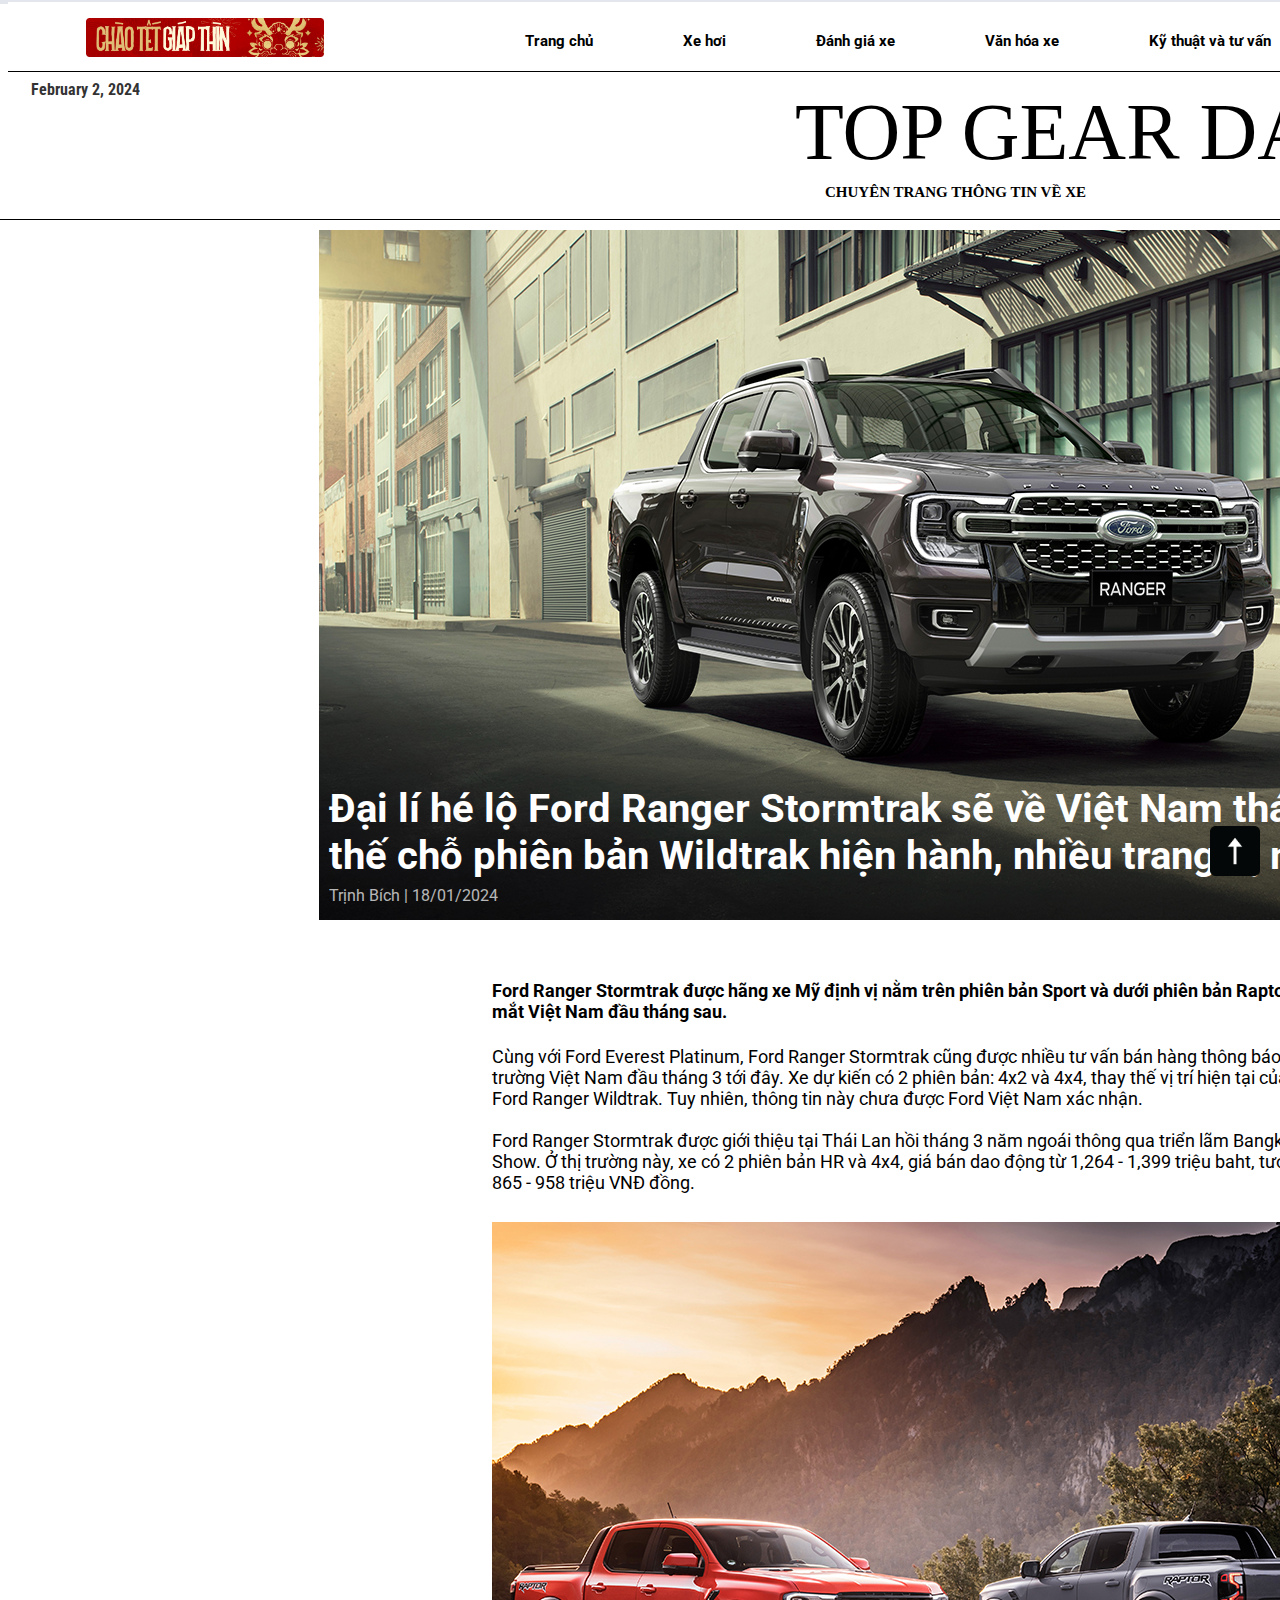
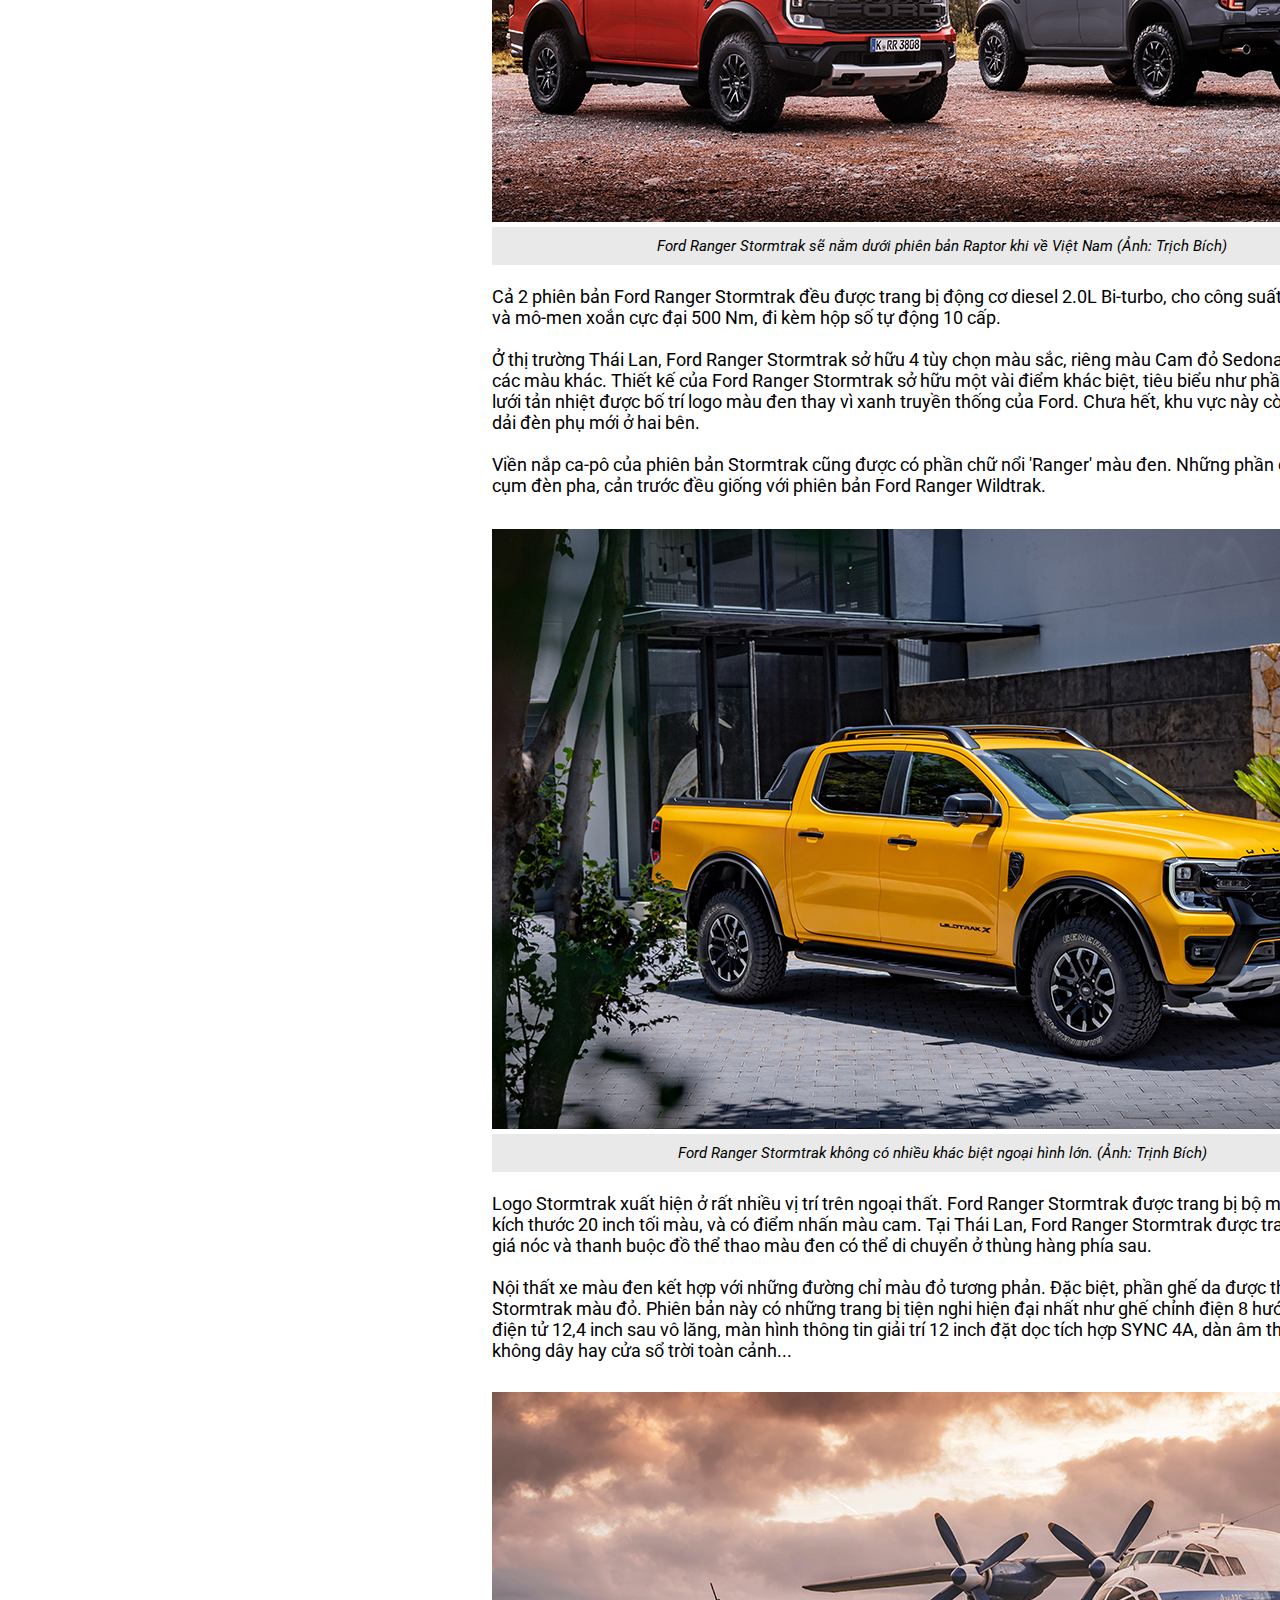
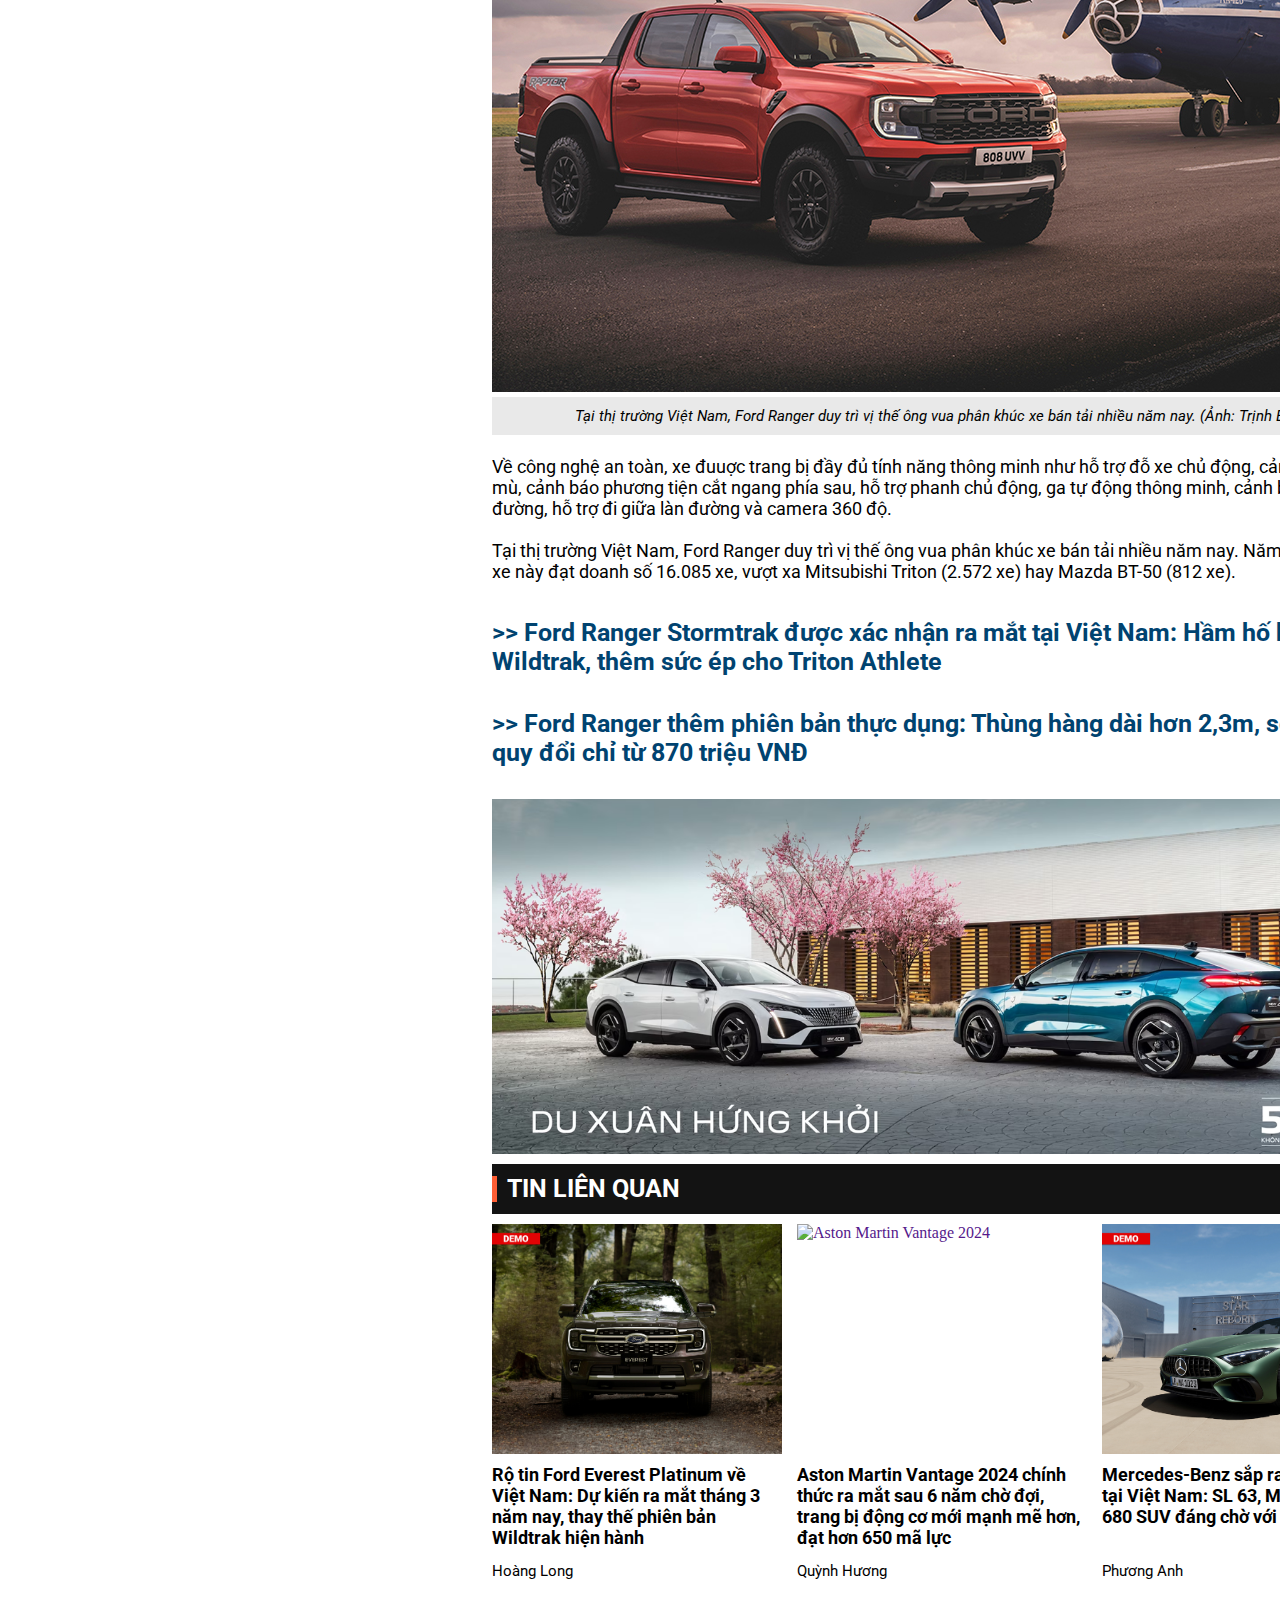
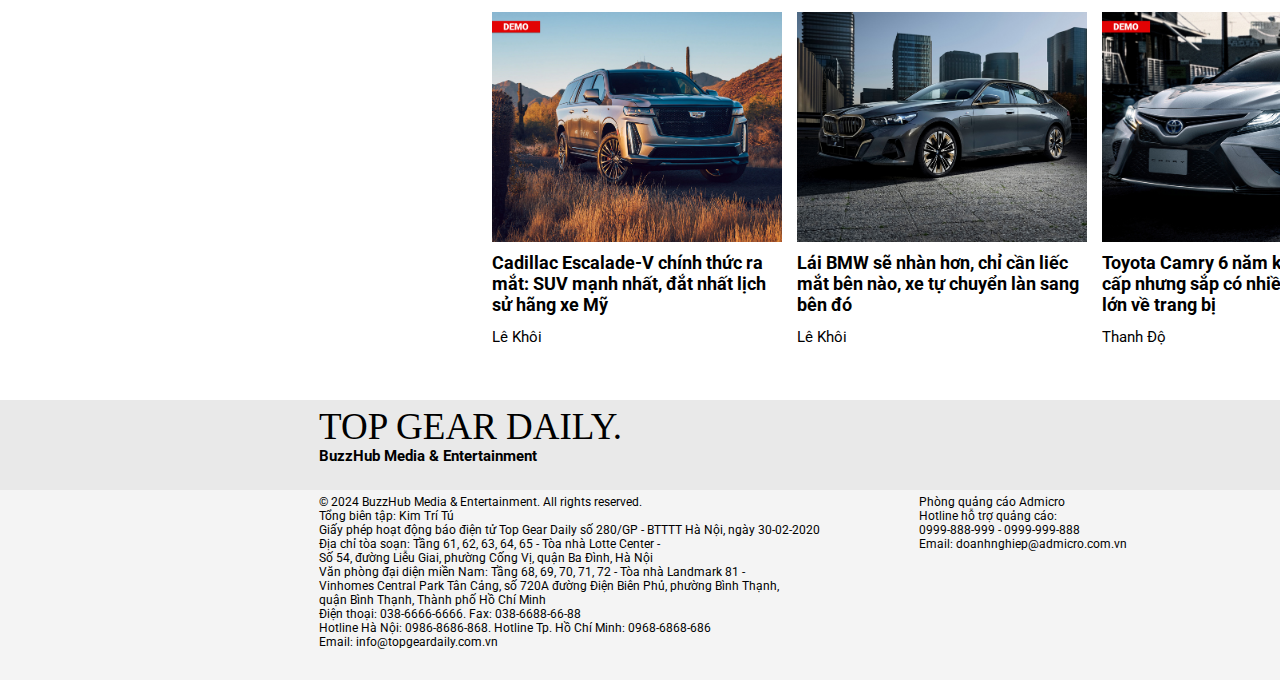
==== News/News 1/news1.html @ 4979a3af "commit 29/02/2024" ====
<!DOCTYPE html>
<html lang="en">
<head>
    <link rel="preconnect" href="https://fonts.googleapis.com">
    <link rel="preconnect" href="https://fonts.gstatic.com" crossorigin>
    <link href="https://fonts.googleapis.com/css2?family=DM+Serif+Display:ital@0;1&family=Old+Standard+TT:ital,wght@0,400;0,700;1,400&family=Raleway:ital,wght@0,100..900;1,100..900&family=Roboto+Condensed:ital,wght@0,100..900;1,100..900&family=Roboto:ital,wght@0,100;0,300;0,400;0,500;0,700;0,900;1,100;1,300;1,400;1,500;1,700;1,900&display=swap" rel="stylesheet">
    <meta name="viewport" content="width=device-width, initial-scale=1.0">
    <link rel="stylesheet" href="news1.css">
    <title>Chuyên trang thông tin về xe hơi, xe máy và văn hóa giao thông - AutoPlus</title>
</head>
<body>
<!--HEADER-->    
<div id="header">
    <nav class="container-header">
<!--Menu-->
        <ul id="main-menu">
            <li><a href="../../index.html" >Trang chủ</a></li>
            <li><a href="">Xe hơi</a></li>
            <li><a href="">Đánh giá xe</a></li>
            <li><a href="">Văn hóa xe</a></li>
            <li><a href="">Kỹ thuật và tư vấn</a></li>
            <li><a href="">Xe máy</a></li>
        </ul>

        <nav id="header-decor">
            <img src="../../Media/Header decor.webp" alt="Header decor">
        </nav>
    </nav>  
</div>

<!--WEBSITE NAME-->
<nav class="container-website-name">
        <div id="web-site-name">
<!--Main name-->
        <ul id="main-name">
            <li><a href="../../index.html" id="main-name-text">TOP GEAR DAILY</a></li>
        </ul>

<!--Sub name-->
        <ul id="sub-name">
            <li><a href="../../index.html"  id="sub-name-text">CHUYÊN TRANG THÔNG TIN VỀ XE</a></li>
        </ul>

<!--Date-->
        <ul>
            <li id="date">February 2, 2024</li>
        </ul>
    </nav>    
</div>

<!--CONTENT-->
<div class="container-content">
    <!--Main pic-->
    <img id="pic-1" src="../../Media/Ford Ranger 2.jpg" alt="Ford Ranger-1">

    <div id="title-text">
        <!--Title-->
        <p id="title">Đại lí hé lộ Ford Ranger Stormtrak sẽ về Việt Nam tháng sau thế chỗ phiên bản Wildtrak hiện hành, nhiều trang bị mới</p>
        <p id="author-1">Trịnh Bích | 18/01/2024</p>
    </div>

    <div id="content">
        <p id="content-1">
            Ford Ranger Stormtrak được hãng xe Mỹ định vị nằm trên phiên bản Sport và dưới phiên bản Raptor, dự kiến ra mắt Việt Nam đầu tháng sau.<br>
            <br>
        </p>
        <p id="content-2">
            Cùng với Ford Everest Platinum, Ford Ranger Stormtrak cũng được nhiều tư vấn bán hàng thông báo sẽ ra mắt thị trường Việt Nam đầu tháng 3 tới đây. Xe dự kiến có 2 phiên bản: 4x2 và 4x4, thay thế vị trí hiện tại của phiên bản Ford Ranger Wildtrak. Tuy nhiên, thông tin này chưa được Ford Việt Nam xác nhận.<br>
            <br>
            Ford Ranger Stormtrak được giới thiệu tại Thái Lan hồi tháng 3 năm ngoái thông qua triển lãm Bangkok Motor Show. Ở thị trường này, xe có 2 phiên bản HR và 4x4, giá bán dao động từ 1,264 - 1,399 triệu baht, tương đương 865 - 958 triệu VNĐ đồng.<br>
            <br>
        </p>

        <img id="pic-2" src="../../Media/Ford Ranger 3.jpg" alt="Ford Ranger-2">
        <div id="sub-bg-1">
            <p id="sub-1">Ford Ranger Stormtrak sẽ nằm dưới phiên bản Raptor khi về Việt Nam (Ảnh: Trịch Bích)</p>
        </div>

        <p id="content-3">
            <br>
            Cả 2 phiên bản Ford Ranger Stormtrak đều được trang bị động cơ diesel 2.0L Bi-turbo, cho công suất 210 mã lực và mô-men xoắn cực đại 500 Nm, đi kèm hộp số tự động 10 cấp.<br>
            <br>
            Ở thị trường Thái Lan, Ford Ranger Stormtrak sở hữu 4 tùy chọn màu sắc, riêng màu Cam đỏ Sedona sẽ 'đắt' hơn các màu khác. Thiết kế của Ford Ranger Stormtrak sở hữu một vài điểm khác biệt, tiêu biểu như phần nẹp giữa lưới tản nhiệt được bố trí logo màu đen thay vì xanh truyền thống của Ford. Chưa hết, khu vực này còn có thêm 2 dải đèn phụ mới ở hai bên.<br>
            <br>
            Viền nắp ca-pô của phiên bản Stormtrak cũng được có phần chữ nổi 'Ranger' màu đen. Những phần còn lại như cụm đèn pha, cản trước đều giống với phiên bản Ford Ranger Wildtrak.<br>
            <br>
        </p>

        <img id="pic-3" src="../../Media/Ford Ranger 4.jpg" alt="Ford Ranger-3">
        <div id="sub-bg-2">
            <p id="sub-2">Ford Ranger Stormtrak không có nhiều khác biệt ngoại hình lớn. (Ảnh: Trịnh Bích)</p>
        </div>

        <p id="content-4">
            <br>
            Logo Stormtrak xuất hiện ở rất nhiều vị trí trên ngoại thất. Ford Ranger Stormtrak được trang bị bộ mâm 5 chấu kích thước 20 inch tối màu, và có điểm nhấn màu cam. Tại Thái Lan, Ford Ranger Stormtrak được trang bị thêm giá nóc và thanh buộc đồ thể thao màu đen có thể di chuyển ở thùng hàng phía sau.<br>
            <br>
            Nội thất xe màu đen kết hợp với những đường chỉ màu đỏ tương phản. Đặc biệt, phần ghế da được thêu chữ Stormtrak màu đỏ. Phiên bản này có những trang bị tiện nghi hiện đại nhất như ghế chỉnh điện 8 hướng, màn hình điện tử 12,4 inch sau vô lăng, màn hình thông tin giải trí 12 inch đặt dọc tích hợp SYNC 4A, dàn âm thanh 8 loa, sạc không dây hay cửa sổ trời toàn cảnh...<br>
            <br>
        </p>

        <img id="pic-4" src="../../Media/Ford Ranger 5.jpg" alt="Ford Ranger-4">
        <div id="sub-bg-3">
            <p id="sub-3">Tại thị trường Việt Nam, Ford Ranger duy trì vị thế ông vua phân khúc xe bán tải nhiều năm nay. (Ảnh: Trịnh Bích)</p>
        </div>

        <p id="content-5">
            <br>
            Về công nghệ an toàn, xe đuuợc trang bị đầy đủ tính năng thông minh như hỗ trợ đỗ xe chủ động, cảnh báo điểm mù, cảnh báo phương tiện cắt ngang phía sau, hỗ trợ phanh chủ động, ga tự động thông minh, cảnh báo lệch làn đường, hỗ trợ đi giữa làn đường và camera 360 độ.<br>
            <br>
            Tại thị trường Việt Nam, Ford Ranger duy trì vị thế ông vua phân khúc xe bán tải nhiều năm nay. Năm 2023, mẫu xe này đạt doanh số 16.085 xe, vượt xa Mitsubishi Triton (2.572 xe) hay Mazda BT-50 (812 xe).<br>
        </p>
        
        <a href="">
            <p id="link-1">
                <br>
                >> Ford Ranger Stormtrak được xác nhận ra mắt tại Việt Nam: Hầm hố hơn Wildtrak, thêm sức ép cho Triton Athlete<br>
                <br>
            </p>

            <p id="link-2">
                >> Ford Ranger thêm phiên bản thực dụng: Thùng hàng dài hơn 2,3m, số sàn, giá quy đổi chỉ từ 870 triệu VNĐ<br>
                <br>
            </p>
        </a>

        <a href="https://www.peugeotvietnam.vn/our-range/peugeot-3008.html" id="ad-1"><img src="../../Media/Peugeot Banner 2.png" alt="Ad 1"></a>
    </div>

    <div id="link">
        <div id="rectangle-1"></div>
        <div id="rectangle-2"></div>

        <p id="link-title">TIN LIÊN QUAN</p>

        <div id="link-1-block">
            <a href="../News 7/news7.html" id="link-1-pic"><img src="../../Media/Ford Everest 7.jpg" alt="Ford Everest"></a>
            <a href="../News 7/news7.html" id="link-1-title">Rộ tin Ford Everest Platinum về Việt Nam: Dự kiến ra mắt tháng 3 năm nay, thay thế phiên bản Wildtrak hiện hành</a>
            <a href="../News 7/news7.html" id="link-1-author">Hoàng Long</a>
        </div>

        <div id="link-2-block">
            <a href="" id="link-2-pic"><img src="../../Media/Aston Martin Vantage 2024 2.jpg" alt="Aston Martin Vantage 2024"></a>
            <a href="" id="link-2-title">Aston Martin Vantage 2024 chính thức ra mắt sau 6 năm chờ đợi, trang bị động cơ mới mạnh mẽ hơn, đạt hơn 650 mã lực</a>
            <a href="" id="link-2-author">Quỳnh Hương</a>
        </div>

        <div id="link-3-block">
            <a href="" id="link-3-pic"><img src="../../Media/Sl 63 demo.jpg" alt="SL 63"></a>
            <a href="" id="link-3-title">Mercedes-Benz sắp ra mắt 3 xe mới tại Việt Nam: SL 63, Maybach EQS 680 SUV đáng chờ với giới nhà giàu</a>
            <a href="" id="link-3-author">Phương Anh</a>
        </div>

        <div id="link-4-block">
            <a href="" id="link-4-pic"><img src="../../Media/Cadillac Escalade-V demo.jpg" alt="Cadillac Escalade-V"></a>
            <a href="" id="link-4-title">Cadillac Escalade-V chính thức ra mắt: SUV mạnh nhất, đắt nhất lịch sử hãng xe Mỹ</a>
            <a href="" id="link-4-author">Lê Khôi</a>
        </div>

        <div id="link-5-block">
            <a href="" id="link-5-pic"><img src="../../Media/BMW 5-e demo.jpg" alt="BMW 5-e"></a>
            <a href="" id="link-5-title">Lái BMW sẽ nhàn hơn, chỉ cần liếc mắt bên nào, xe tự chuyển làn sang bên đó</a>
            <a href="" id="link-5-author">Lê Khôi</a>
        </div>

        <div id="link-6-block">
            <a href="" id="link-6-pic"><img src="../../Media/Camry demo.jpg" alt="Camry"></a>
            <a href="" id="link-6-title">Toyota Camry 6 năm không nâng cấp nhưng sắp có nhiều nâng cấp lớn về trang bị</a>
            <a href="" id="link-6-author">Thanh Độ</a>
        </div>
    </div>
</div>

<!--FOOTER-->
<div class="container-block-16">
    <div id="footer-bg-1"></div>
    <div id="footer-bg-2"></div>
    <div class="container-block-17">
        <a href=""><p id="footer-text-1">TOP GEAR DAILY.</p></a>
        <p id="footer-text-2">BuzzHub Media & Entertainment</p>
        <a href=""><p id="footer-text-3">Đăng nhập</p></a>
        <a href=""><p id="footer-text-4">Đăng kí</p></a>
    </div>

    <div class="container-block-18">
        <div id="copyright">
            <p>&copy; 2024 BuzzHub Media & Entertainment. All rights reserved.</p>
        </div>
        <p id="footer-text-5">Tổng biên tập: Kim Trí Tú</p>
        <p id="footer-text-6">Giấy phép hoạt động báo điện tử Top Gear Daily số 280/GP - BTTTT Hà Nội, ngày 30-02-2020</p>
        <p id="footer-text-7">Địa chỉ tòa soạn: Tầng 61, 62, 63, 64, 65 - Tòa nhà Lotte Center -</p>
        <p id="footer-text-8">Số 54, đường Liễu Giai, phường Cống Vị, quận Ba Đình, Hà Nội</p>
        <p id="footer-text-9">Văn phòng đại diện miền Nam: Tầng 68, 69, 70, 71, 72 - Tòa nhà Landmark 81 -</p>
        <p id="footer-text-10">Vinhomes Central Park Tân Cảng, số 720A đường Điện Biên Phủ, phường Bình Thạnh,</p>
        <p id="footer-text-11">quận Bình Thạnh, Thành phố Hồ Chí Minh</p>
        <p id="footer-text-12">Điện thoại: 038-6666-6666. Fax: 038-6688-66-88</p>
        <p id="footer-text-13">Hotline Hà Nội: 0986-8686-868. Hotline Tp. Hồ Chí Minh: 0968-6868-686</p>
        <p id="footer-text-14">Email: info@topgeardaily.com.vn</p>
        <p id="footer-text-15">Đọc báo Top Gear Daily trên mobile:</p>


        <a href="" id="footer-pic-1"><img src="../../Media/CH Play-01.png" alt="CH Play"></a>
        <a href="" id="footer-pic-2"><img src="../../Media/App Store-01.png" alt="App Store"></a>

        <p id="footer-text-16">Theo dõi Top Gear Daily trên:</p>

        <a href="" id="footer-pic-3"><img src="../../Media/Icon FB-01.png" alt="Facebook"></a>
        <a href="" id="footer-pic-4"><img src="../../Media/IG Icon-01.png" alt="Instagram"></a>
        <a href="" id="footer-pic-5"><img src="../../Media/YT Icon-01.png" alt="Youtube"></a>
        <a href="" id="footer-pic-6"><img src="../../Media/Tiktok Icon-01.png" alt="Tiktok"></a>

        <p id="footer-text-17">Phòng quảng cáo Admicro</p>
        <p id="footer-text-18">Hotline hỗ trợ quảng cáo:</p>
        <p id="footer-text-19">0999-888-999 - 0999-999-888</p>
        <p id="footer-text-20">Email: doanhnghiep@admicro.com.vn</p>
    </div>
</div>

<!--SCROLL TO TOP-->
<div>
    <style>
        #scrollToTopBtn {
        position: fixed;
        bottom: 20px;
        right: 20px;
        z-index: 99;
        cursor: pointer;
        }
      
        #scrollToTopBtn img {
        width: 50px;
        height: 50px;
        }
      </style>

    <div id="scrollToTopBtn" onclick="scrollToTop()">
        <img src="../../Media/Scroll to top-01.png" alt="Scroll to Top">
    </div>

    <script>
        function scrollToTop() {
        document.documentElement.scrollTop = 0;
        }
    </script>
</div>

</body>
</html>
---- News/News 1/news1.css ----
ul{
    list-style: none;
}

body {
    width: 1920px ; /* hoặc bất kỳ giá trị cố định nào bạn muốn */
    height: 800px;
    margin: 0 auto; /* để căn giữa trang */
}

* {
    padding: 0;
    margin: 0;
    box-sizing: border-box; /* Tuỳ chọn: giúp tính toán kích thước đúng đắn */
}

/* FONT */
@font-face {
    font-family: "Rojal";
    src: url("../Source/Rojal.ttf") format('truetype');
    font-weight: normal;
    font-style: normal;
}

/* HEADER */
.container-header{
    background-color: white;
    width: 1920px;
    height: 70px;
    position: fixed;
    z-index: 9999;
    border-bottom: 1px solid black;
}

/* Menu */
#main-menu {
    display: flex;
    justify-content: center; /* Căn giữa theo chiều ngang */
    align-items: center; /* Căn giữa theo chiều dọc */
    list-style: none;
    margin: 0;
    padding: 0;
    position: absolute;
    left: 0;
    right: 0;
    top: 30px;
}

#header{
    background-color: #e4e6ed;
    padding: 2px 8px;
    position: fixed;
    top: 0;
    left: 0;
    width: 100%;
    z-index: 9999;
}

nav{
    display: block;
}

#main-menu li a{
    color: black;
    font-family: 'Roboto';
    font-size: 15px;
    font-weight: bold;
    display: block;
    padding: 0px 45px;
    text-decoration: none;
}

/* Decor img */
#header-decor img{
    width: 238px;
    height: auto;
    position: absolute;
    top: 16px;
    left: 78px;
}

/* WEBSITE NAME */
.container-website-name{
    display: flex;
    justify-content: center; /* Căn giữa theo chiều ngang */
    align-items: center; /* Căn giữa theo chiều dọc */
    list-style: none;
    margin: 0;
    padding: 0;
    position: absolute;
    top: 70px;
    background-color: white;
    border-bottom: 1px solid black;
    width: 1920px;
    height: 150px;
}

/* Main name */
#main-name-text{
    font-family: 'Rojal';
    font-size: 80px;
    color: black;
    text-decoration: none;
    position: absolute;
    top: 17px;
    left: 795px;
}

/* Sub name */
#sub-name-text{
    font-family: 'Old Standard TT';
    font-size: 15px;
    font-weight: bold;
    color: black;
    text-decoration: none;
    position: absolute;
    top: 114px;
    left: 825px;
}

/* Date */
#date{
    font-family: 'Roboto Condensed';
    font-weight: 700;
    opacity: 0.8;
    position: absolute;
    left: 31px;
    top: 10px;
}


/* CONTENT */
.container-content{
    margin: 0;
    width: 1266px;
    height: 4980px;
    position: absolute;
    top: 220px;
    left: 319px;
}

#pic-1{
    margin: 0;
    width: 1266px;
    height: 690px;
    position: absolute;
    top: 10px;
}

#title-text{
    margin: 0;
    width: 1266px;
    height: 125px;
    position: absolute;
    top: 565px;
    left: 10px;
}

#title{
    margin: 0;
    width: 1100px;
    height: auto;
    font-family: 'Roboto', sans-serif;
    font-size: 40px;
    font-weight: bold;
    color: white;
    position: absolute;
}

#author-1{
    margin: 0;
    width: 1100px;
    height: auto;
    font-family: 'Roboto', sans-serif;
    font-size: 16px;
    color: white;
    opacity: 0.7;
    position: absolute;
    top: 101px;
}

#content{
    margin: 0;
    width: 900px;
    height: 3374px;
    position: absolute;
    top: 760px;
    left: 173px;
}

#content-1{
    margin: 0;
    font-family: 'Roboto', sans-serif;
    font-size: 18px;
    font-weight: bold;
    color: black;
    position: absolute;
}

#content-2{
    margin: 0;
    font-family: 'Roboto', sans-serif;
    font-size: 18px;
    color: black;
    position: absolute;
    top: 66px;
}

#pic-2{
    margin: 0;
    width: 900px;
    height: 600px;
    position: absolute;
    top: 242px;
}

#sub-bg-1{
    margin: 0;
    width: 900px;
    height: 38px;
    background-color: #E9E9E9;
    position: absolute;
    top: 847px;
}

#sub-1{
    margin: 0;
    width: 700px;
    height: auto;
    font-family: 'Roboto', sans-serif;
    font-size: 15px;
    font-style: italic;
    text-align: center;
    color: black;
    position: absolute;
    top: 10px;
    left: 100px;
}

#content-3{
    margin: 0;
    font-family: 'Roboto', sans-serif;
    font-size: 18px;
    color: black;
    position: absolute;
    top: 885px;
}

#pic-3{
    margin: 0;
    width: 900px;
    height: 600px;
    position: absolute;
    top: 1149px;
}

#sub-bg-2{
    margin: 0;
    width: 900px;
    height: 38px;
    background-color: #E9E9E9;
    position: absolute;
    top: 1754px;
}

#sub-2{
    margin: 0;
    width: 700px;
    height: auto;
    font-family: 'Roboto', sans-serif;
    font-size: 15px;
    font-style: italic;
    text-align: center;
    color: black;
    position: absolute;
    top: 10px;
    left: 100px;
}

#content-4{
    margin: 0;
    font-family: 'Roboto', sans-serif;
    font-size: 18px;
    color: black;
    position: absolute;
    top: 1792px;
}

#pic-4{
    margin: 0;
    width: 900px;
    height: 600px;
    position: absolute;
    top: 2012px;
}

#sub-bg-3{
    margin: 0;
    width: 900px;
    height: 38px;
    background-color: #E9E9E9;
    position: absolute;
    top: 2617px;
}

#sub-3{
    margin: 0;
    width: 800px;
    height: auto;
    font-family: 'Roboto', sans-serif;
    font-size: 15px;
    font-style: italic;
    text-align: center;
    color: black;
    position: absolute;
    top: 10px;
    left: 50px;
}

#content-5{
    margin: 0;
    font-family: 'Roboto', sans-serif;
    font-size: 18px;
    color: black;
    position: absolute;
    top: 2655px;
}

#pic-5{
    margin: 0;
    width: 900px;
    height: 600px;
    position: absolute;
    top: 2787px;
}

#link-1{
    margin: 0;
    font-family: 'Roboto', sans-serif;
    font-size: 25px;
    font-weight: bold;
    color: #004370;
    position: absolute;
    top: 2809px;
    text-decoration: none;
}

#link-2{
    margin: 0;
    font-family: 'Roboto', sans-serif;
    font-size: 25px;
    font-weight: bold;
    color: #004370;
    position: absolute;
    top: 2929px;
    text-decoration: none;
}

#ad-1 img{
    margin: 0;
    width: 900px;
    height: auto;
    position: absolute;
    top: 3019px;
}

#link{
    margin: 0;
    width: 900px;
    height: 836px;
    background-color: white;
    position: absolute;
    top: 4144px;
    left: 173px;
}

#rectangle-1{
    width: 900px;
    height: 50px;
    background-color: rgb(19, 19, 19);
    position: absolute;
    top: 0px;
    left: 0px;
} 

#rectangle-2{
    width: 5px;
    height: 26px;
    background-color: #ff5e34;
    position: absolute;
    top: 12px;
    left: 0px;
}

#link-title{
    font-family: "Roboto";
    font-size: 25px;
    font-weight: bold;
    color: white;
    width: 570px;
    height: auto;
    position: absolute;
    top: 10px;
    left: 15px;
    text-decoration: none;
}

/* Link 1 */
#link-1-block{
    margin: 0;
    width: 305px;
    height: 388px;
    position: absolute;
    top: 60px;
}

#link-1-pic img{
    margin: 0;
    width: 290px;
    height: 230px;
    position: absolute;
}

#link-1-title{
    margin: 0;
    font-family: 'Roboto', sans-serif;
    font-size: 18px;
    font-weight: bold;
    color: black;
    width: 290px;
    position: absolute;
    top: 240px;
    text-decoration: none;
}

#link-1-author{
    margin: 0;
    font-family: 'Roboto', sans-serif;
    font-size: 15px;
    color: black;
    width: 290px;
    position: absolute;
    top: 338px;
    text-decoration: none;
}

/* Link 2 */
#link-2-block{
    margin: 0;
    width: 305px;
    height: 388px;
    position: absolute;
    top: 60px;
    left: 305px;
}

#link-2-pic img{
    margin: 0;
    width: 290px;
    height: 230px;
    position: absolute;
}

#link-2-title{
    margin: 0;
    font-family: 'Roboto', sans-serif;
    font-size: 18px;
    font-weight: bold;
    color: black;
    width: 290px;
    position: absolute;
    top: 240px;
    text-decoration: none;
}

#link-2-author{
    margin: 0;
    font-family: 'Roboto', sans-serif;
    font-size: 15px;
    color: black;
    width: 290px;
    position: absolute;
    top: 338px;
    text-decoration: none;
}

/* Link 3 */
#link-3-block{
    margin: 0;
    width: 290px;
    height: 388px;
    position: absolute;
    top: 60px;
    left: 610px;
}

#link-3-pic img{
    margin: 0;
    width: 290px;
    height: 230px;
    position: absolute;
}

#link-3-title{
    margin: 0;
    font-family: 'Roboto', sans-serif;
    font-size: 18px;
    font-weight: bold;
    color: black;
    width: 290px;
    position: absolute;
    top: 240px;
    text-decoration: none;
}

#link-3-author{
    margin: 0;
    font-family: 'Roboto', sans-serif;
    font-size: 15px;
    color: black;
    width: 290px;
    position: absolute;
    top: 338px;
    text-decoration: none;
}

/* Link 4 */
#link-4-block{
    margin: 0;
    width: 305px;
    height: 388px;
    position: absolute;
    top: 448px;
}

#link-4-pic img{
    margin: 0;
    width: 290px;
    height: 230px;
    position: absolute;
}

#link-4-title{
    margin: 0;
    font-family: 'Roboto', sans-serif;
    font-size: 18px;
    font-weight: bold;
    color: black;
    width: 290px;
    position: absolute;
    top: 240px;
    text-decoration: none;
}

#link-4-author{
    margin: 0;
    font-family: 'Roboto', sans-serif;
    font-size: 15px;
    color: black;
    width: 290px;
    position: absolute;
    top: 316px;
    text-decoration: none;
}

/* Link 5 */
#link-5-block{
    margin: 0;
    width: 305px;
    height: 388px;
    position: absolute;
    top: 448px;
    left: 305px;
}

#link-5-pic img{
    margin: 0;
    width: 290px;
    height: 230px;
    position: absolute;
}

#link-5-title{
    margin: 0;
    font-family: 'Roboto', sans-serif;
    font-size: 18px;
    font-weight: bold;
    color: black;
    width: 290px;
    position: absolute;
    top: 240px;
    text-decoration: none;
}

#link-5-author{
    margin: 0;
    font-family: 'Roboto', sans-serif;
    font-size: 15px;
    color: black;
    width: 290px;
    position: absolute;
    top: 316px;
    text-decoration: none;
}

/* Link 6 */
#link-6-block{
    margin: 0;
    width: 290px;
    height: 388px;
    position: absolute;
    top: 448px;
    left: 610px;
}

#link-6-pic img{
    margin: 0;
    width: 290px;
    height: 230px;
    position: absolute;
}

#link-6-title{
    margin: 0;
    font-family: 'Roboto', sans-serif;
    font-size: 18px;
    font-weight: bold;
    color: black;
    width: 290px;
    position: absolute;
    top: 240px;
    text-decoration: none;
}

#link-6-author{
    margin: 0;
    font-family: 'Roboto', sans-serif;
    font-size: 15px;
    color: black;
    width: 290px;
    position: absolute;
    top: 316px;
    text-decoration: none;
}

/* FOOTER */
.container-block-16{
    margin: 0;
    position: absolute;
    top: 5200px;
    width: 1920px;
    height: 200px;
}

#footer-bg-1{
    margin: 0;
    position: absolute;
    background-color: #F4F4F4;
    width: 1920px;
    height: 280px;
}

.container-block-17{
    margin: 0;
    position: absolute;
    left: 319px;
    width: 1266px;
    height: 90px;
}

#footer-bg-2{
    margin: 0;
    background-color: #E9E9E9;
    position: absolute;
    width: 1920px;
    height: 90px;
}

#footer-text-1{
    font-family: 'Rojal';
    font-size: 37px;
    color: black;
    text-decoration: none;
    position: absolute;
    top: 5px;
}

#footer-text-2{
    font-family: 'Roboto';
    font-size: 15px;
    font-weight: bold;
    color: black;
    text-decoration: none;
    position: absolute;
    top: 47px;
}

#footer-text-3{
    font-family: 'Roboto';
    font-size: 14px;
    font-weight: bold;
    color: black;
    text-decoration: none;
    opacity: 0.5;
    position: absolute;
    top: 5px;
    left: 1198.8px;
}

#footer-text-4{
    font-family: 'Roboto';
    font-size: 14px;
    font-weight: bold;
    color: black;
    text-decoration: none;
    opacity: 0.5;
    position: absolute;
    top: 5px;
    left: 1110px;
}

.container-block-18{
    margin: 0;
    width: 1266px;
    height: 180px;
    position: absolute;
    top: 90px;
    left: 319px;
}

#copyright{
    font-family: 'Roboto';
    font-size: 12px;
    color: black;
    text-decoration: none;
    position: absolute;
    top: 5px;
}

#footer-text-5{
    font-family: 'Roboto';
    font-size: 12px;
    color: black;
    text-decoration: none;
    position: absolute;
    top: 19px;
}

#footer-text-6{
    font-family: 'Roboto';
    font-size: 12px;
    color: black;
    text-decoration: none;
    position: absolute;
    top: 33px;
}

#footer-text-7{
    font-family: 'Roboto';
    font-size: 12px;
    color: black;
    text-decoration: none;
    position: absolute;
    top: 47px;
}

#footer-text-8{
    font-family: 'Roboto';
    font-size: 12px;
    color: black;
    text-decoration: none;
    position: absolute;
    top: 61px;
}

#footer-text-9{
    font-family: 'Roboto';
    font-size: 12px;
    color: black;
    text-decoration: none;
    position: absolute;
    top: 75px;
}

#footer-text-10{
    font-family: 'Roboto';
    font-size: 12px;
    color: black;
    text-decoration: none;
    position: absolute;
    top: 89px;
}

#footer-text-11{
    font-family: 'Roboto';
    font-size: 12px;
    color: black;
    text-decoration: none;
    position: absolute;
    top: 103px;
}

#footer-text-12{
    font-family: 'Roboto';
    font-size: 12px;
    color: black;
    text-decoration: none;
    position: absolute;
    top: 117px;
}

#footer-text-13{
    font-family: 'Roboto';
    font-size: 12px;
    color: black;
    text-decoration: none;
    position: absolute;
    top: 131px;
}

#footer-text-14{
    font-family: 'Roboto';
    font-size: 12px;
    color: black;
    text-decoration: none;
    position: absolute;
    top: 145px;
}

#footer-pic-1 img{
    margin: 0;
    width: 120px;
    height: 30px;
    position: absolute;
    top: 25px;
    left: 1146px;
}

#footer-pic-2 img{
    margin: 0;
    width: 120px;
    height: 30px;
    position: absolute;
    top: 25px;
    left: 1016px;
}

#footer-text-15{
    font-family: 'Roboto';
    font-size: 15px;
    color: black;
    text-decoration: none;
    position: absolute;
    top: 5px;
    left: 1016px;
}

#footer-text-16{
    font-family: 'Roboto';
    font-size: 15px;
    color: black;
    text-decoration: none;
    position: absolute;
    top: 85px;
    left: 1016px;
}

#footer-pic-3 img{
    margin: 0;
    width: 30px;
    height: 30px;
    position: absolute;
    top: 107px;
    left: 1016px;
}

#footer-pic-4 img{
    margin: 0;
    width: 30px;
    height: 30px;
    position: absolute;
    top: 107px;
    left: 1056px;
}

#footer-pic-5 img{
    margin: 0;
    width: 30px;
    height: 30px;
    position: absolute;
    top: 107px;
    left: 1096px;
}

#footer-pic-6 img{
    margin: 0;
    width: 30px;
    height: 30px;
    position: absolute;
    top: 107px;
    left: 1136px;
}

#footer-text-17{
    font-family: 'Roboto';
    font-size: 12px;
    color: black;
    text-decoration: none;
    position: absolute;
    top: 5px;
    left: 600px;
}

#footer-text-18{
    font-family: 'Roboto';
    font-size: 12px;
    color: black;
    text-decoration: none;
    position: absolute;
    top: 19px;
    left: 600px;
}

#footer-text-19{
    font-family: 'Roboto';
    font-size: 12px;
    color: black;
    text-decoration: none;
    position: absolute;
    top: 33px;
    left: 600px;
}

#footer-text-20{
    font-family: 'Roboto';
    font-size: 12px;
    color: black;
    text-decoration: none;
    position: absolute;
    top: 47px;
    left: 600px;
}
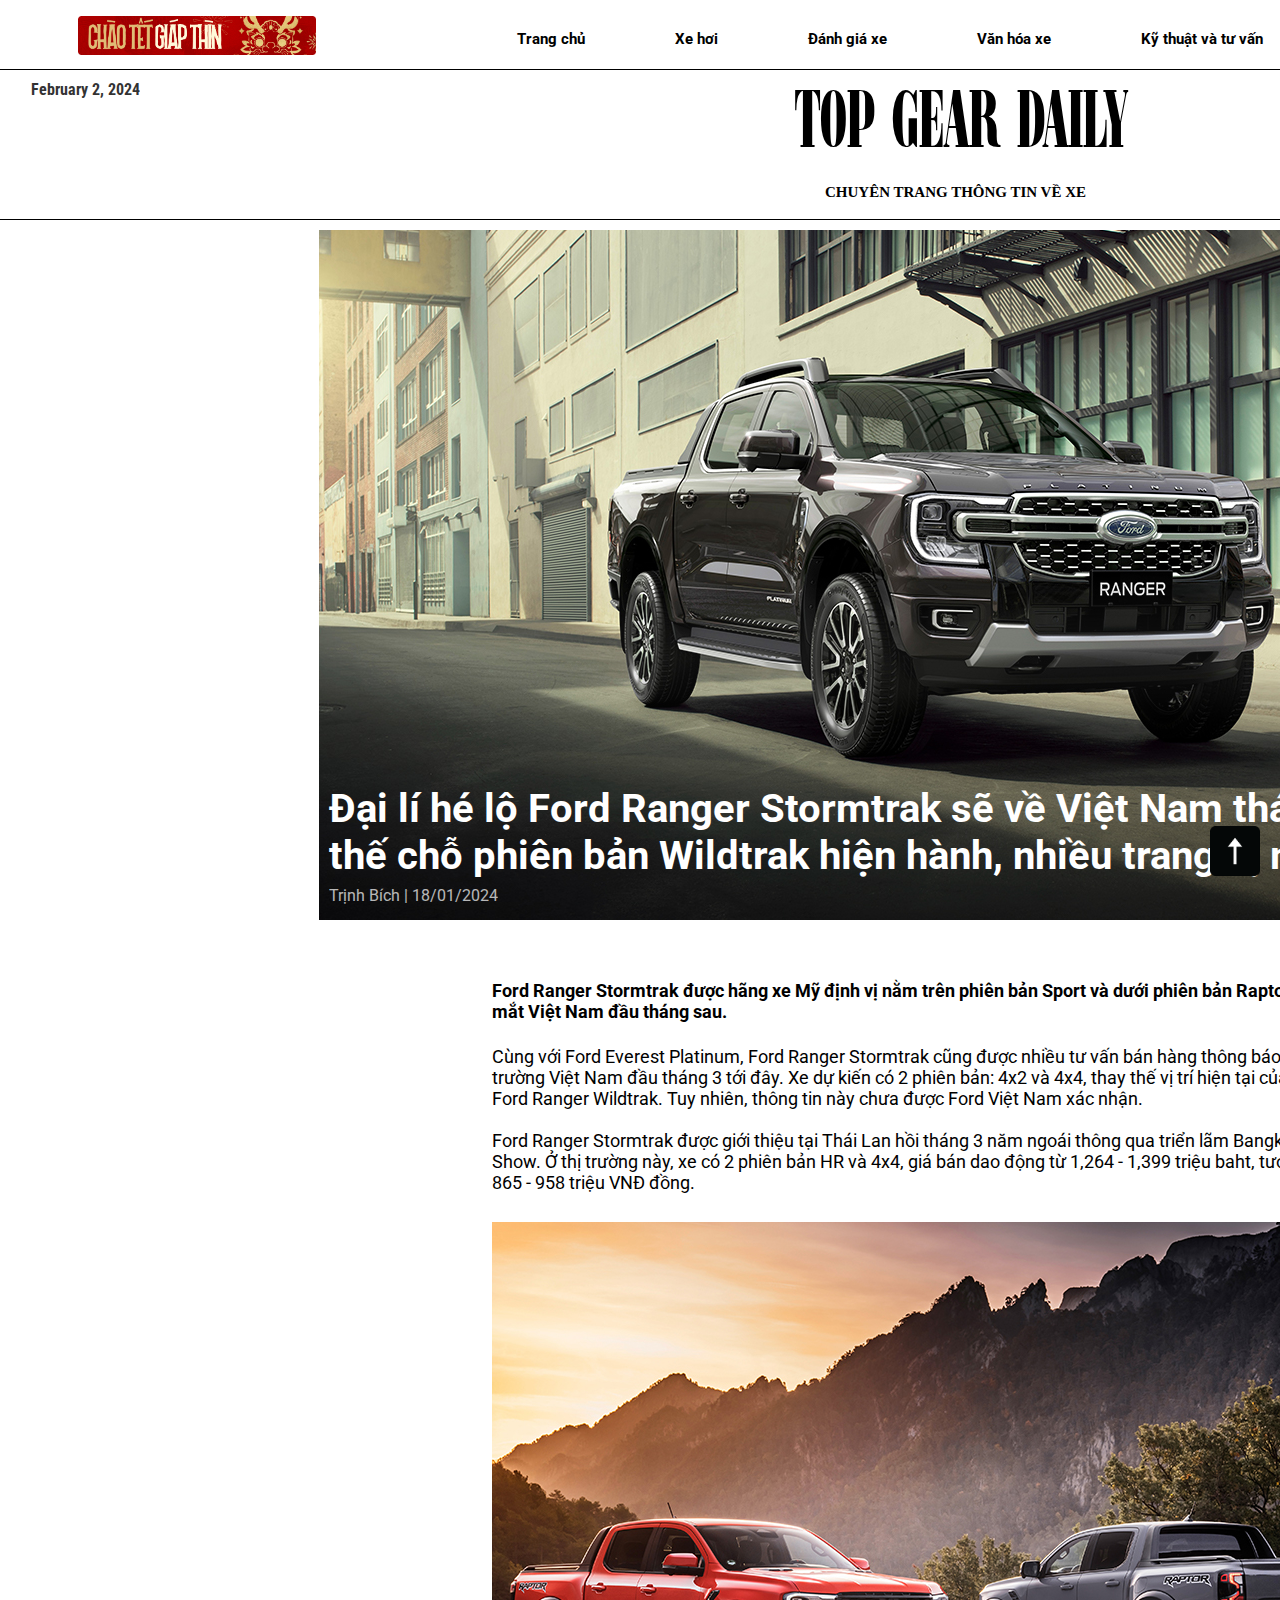
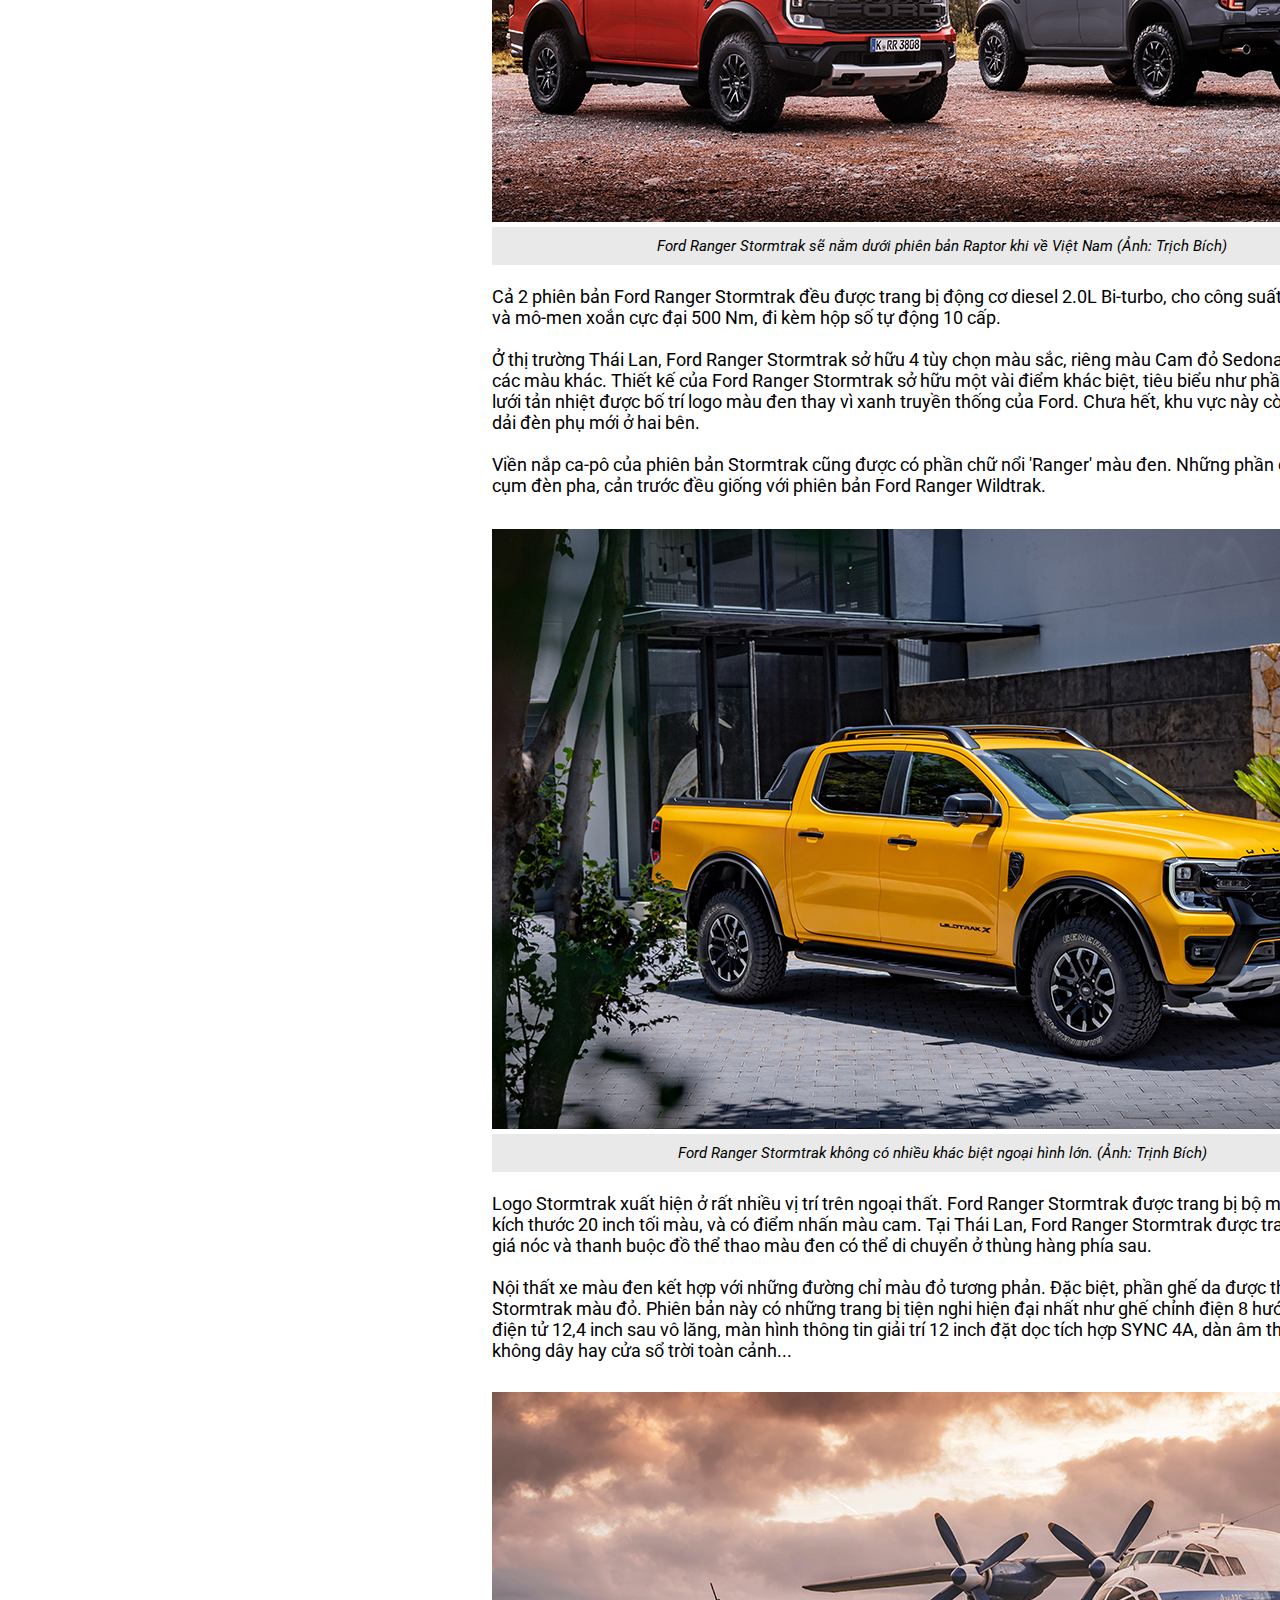
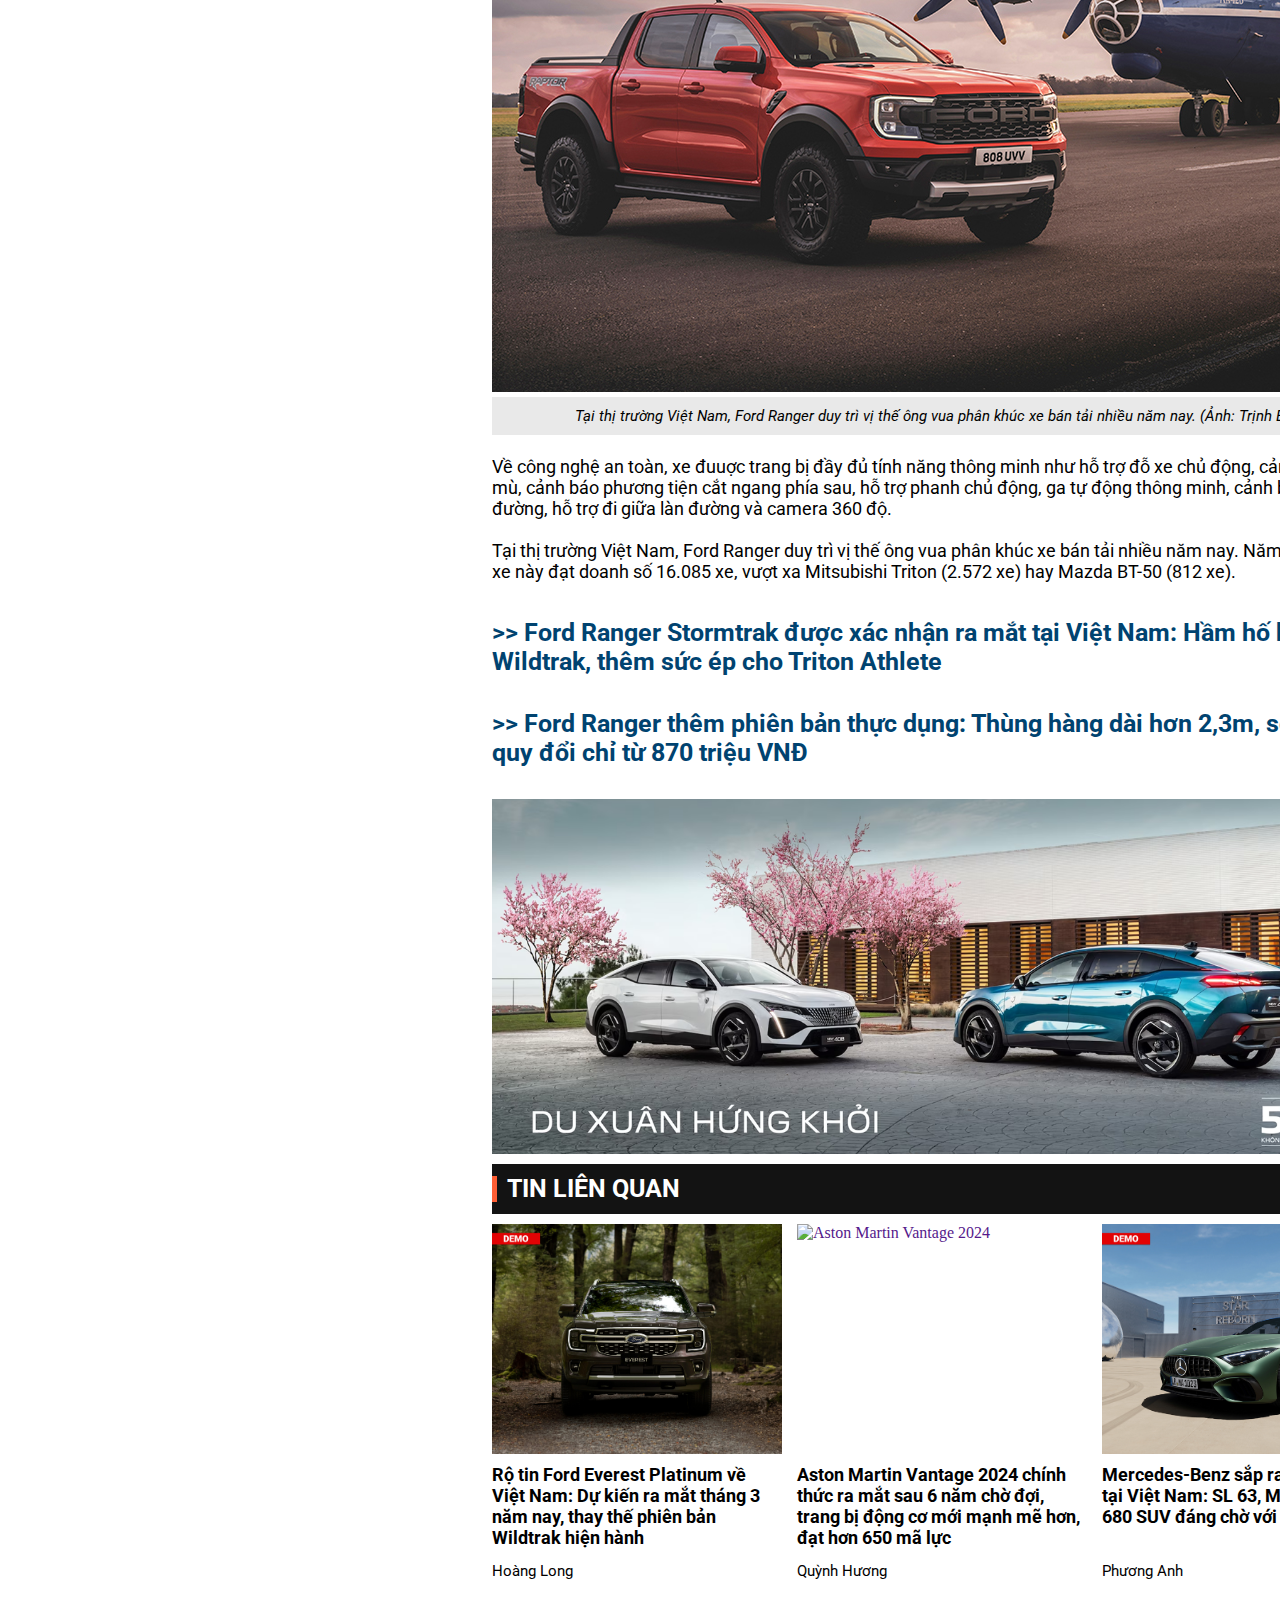
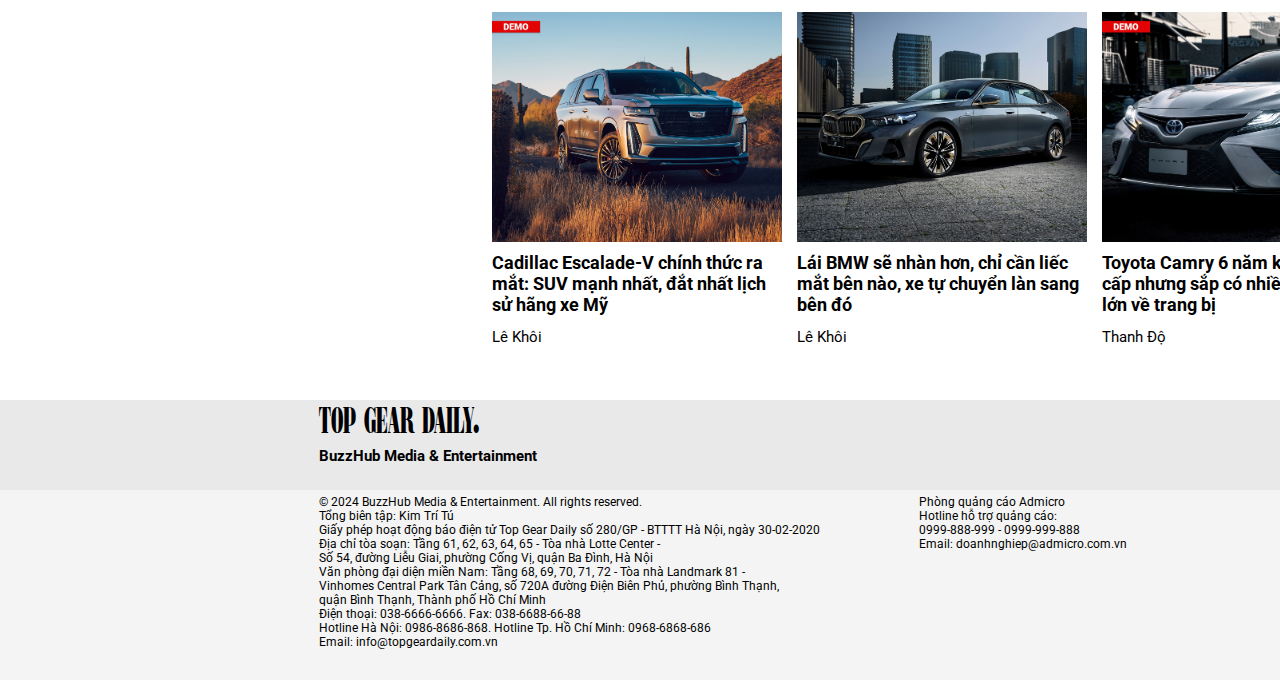
==== commit 42930261: "final commit 29/02/2024" ====
--- a/News/News 1/news1.html
+++ b/News/News 1/news1.html
@@ -146,9 +146,9 @@
         </div>
 
         <div id="link-3-block">
-            <a href="" id="link-3-pic"><img src="../../Media/Sl 63 demo.jpg" alt="SL 63"></a>
-            <a href="" id="link-3-title">Mercedes-Benz sắp ra mắt 3 xe mới tại Việt Nam: SL 63, Maybach EQS 680 SUV đáng chờ với giới nhà giàu</a>
-            <a href="" id="link-3-author">Phương Anh</a>
+            <a href="../News 11/news11.html" id="link-3-pic"><img src="../../Media/Sl 63 demo.jpg" alt="SL 63"></a>
+            <a href="../News 11/news11.html" id="link-3-title">Mercedes-Benz sắp ra mắt 3 xe mới tại Việt Nam: SL 63, Maybach EQS 680 SUV đáng chờ với giới nhà giàu</a>
+            <a href="../News 11/news11.html" id="link-3-author">Phương Anh</a>
         </div>
 
         <div id="link-4-block">
--- a/News/News 1/news1.css
+++ b/News/News 1/news1.css
@@ -17,7 +17,7 @@
 /* FONT */
 @font-face {
     font-family: "Rojal";
-    src: url("../Source/Rojal.ttf") format('truetype');
+    src: url("../../Rojal.ttf") format('truetype');
     font-weight: normal;
     font-style: normal;
 }
@@ -48,10 +48,6 @@
 
 #header{
     background-color: #e4e6ed;
-    padding: 2px 8px;
-    position: fixed;
-    top: 0;
-    left: 0;
     width: 100%;
     z-index: 9999;
 }
@@ -97,7 +93,7 @@
 
 /* Main name */
 #main-name-text{
-    font-family: 'Rojal';
+    font-family: "Rojal", serif;
     font-size: 80px;
     color: black;
     text-decoration: none;
@@ -128,7 +124,6 @@
     top: 10px;
 }
 
-
 /* CONTENT */
 .container-content{
     margin: 0;
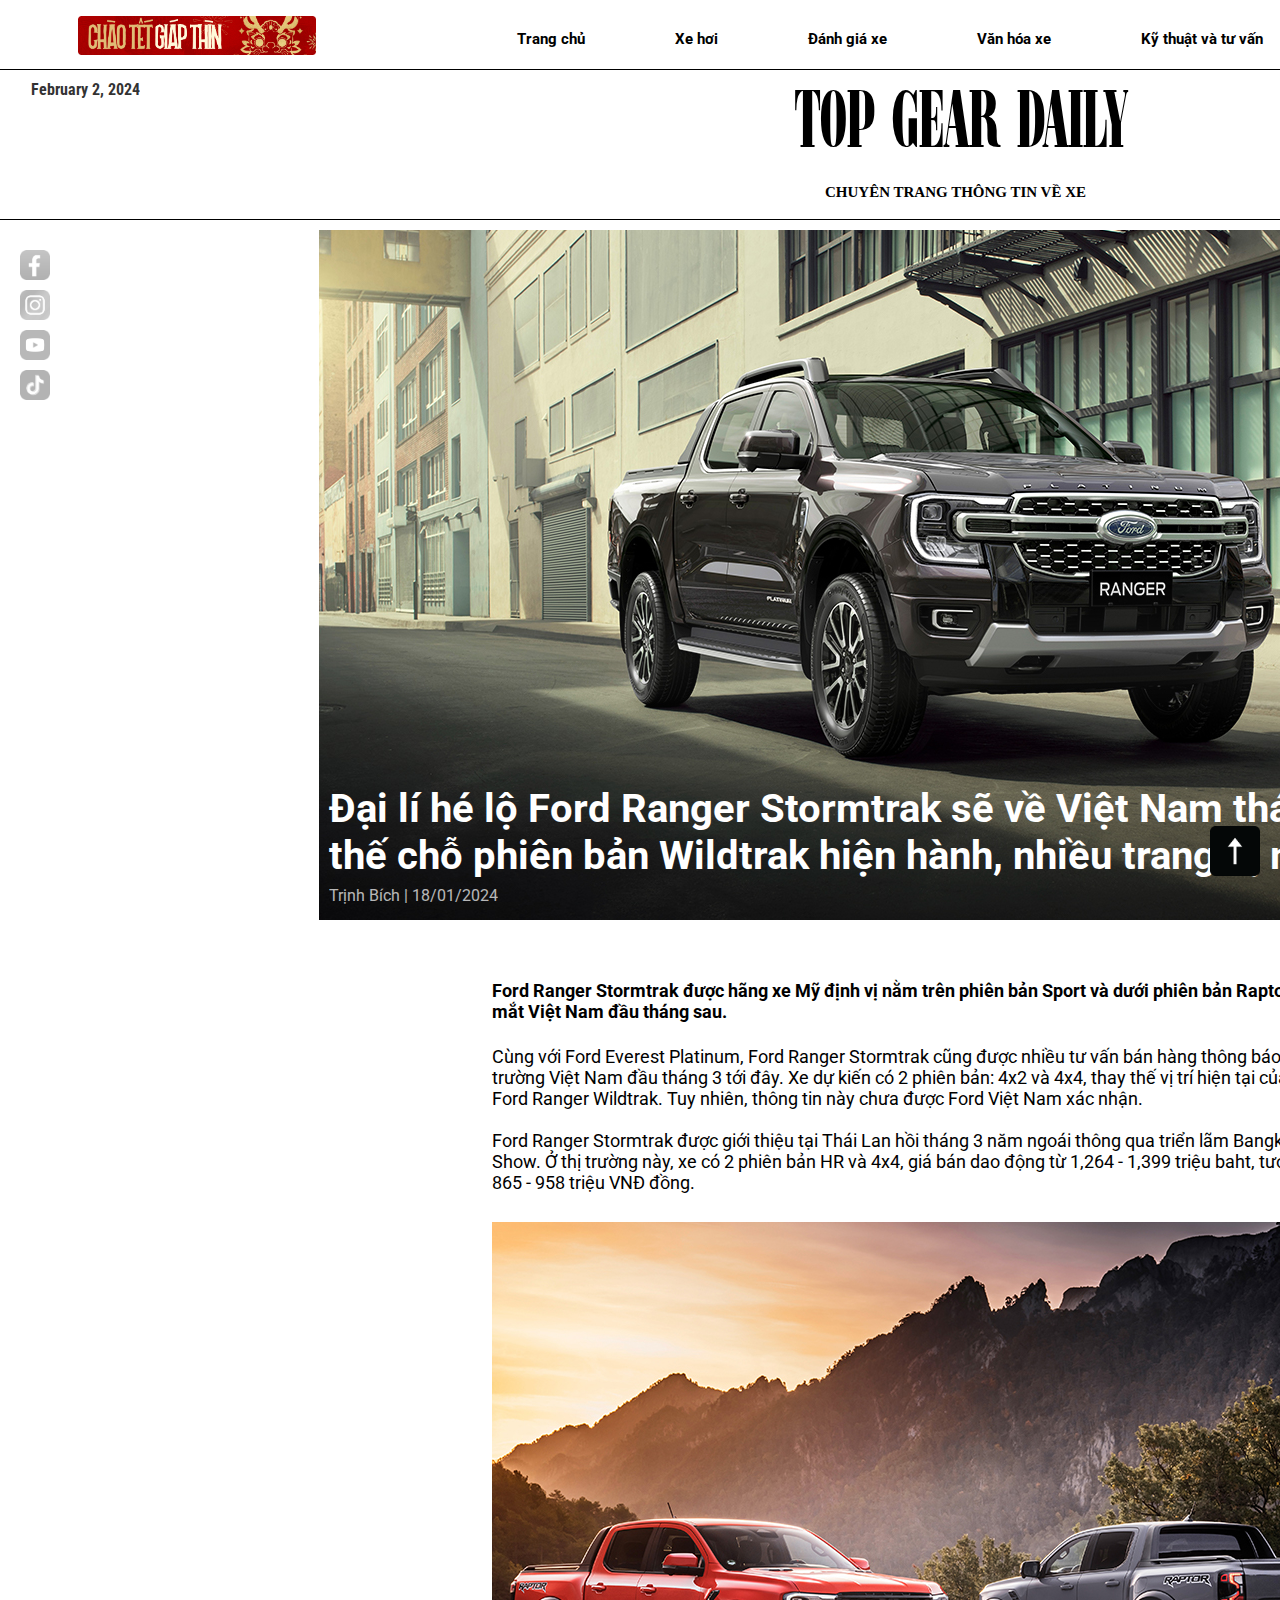
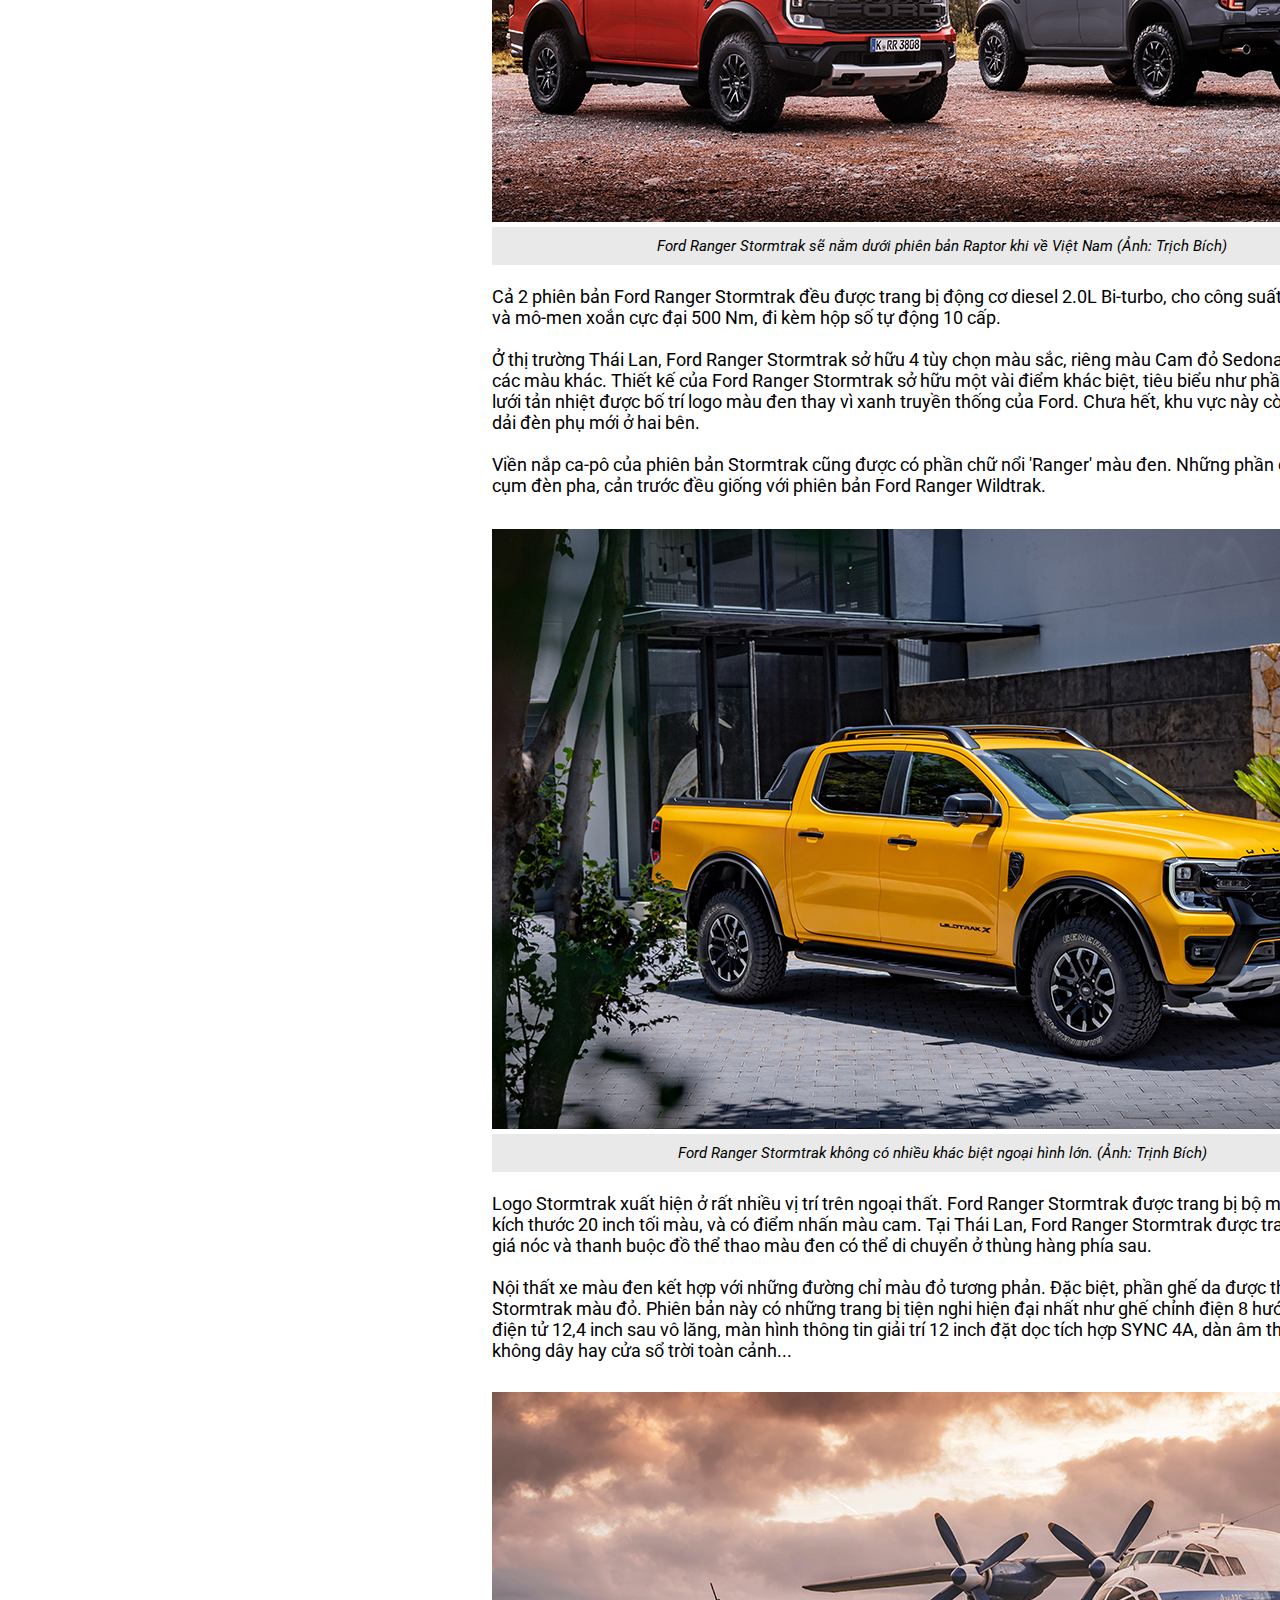
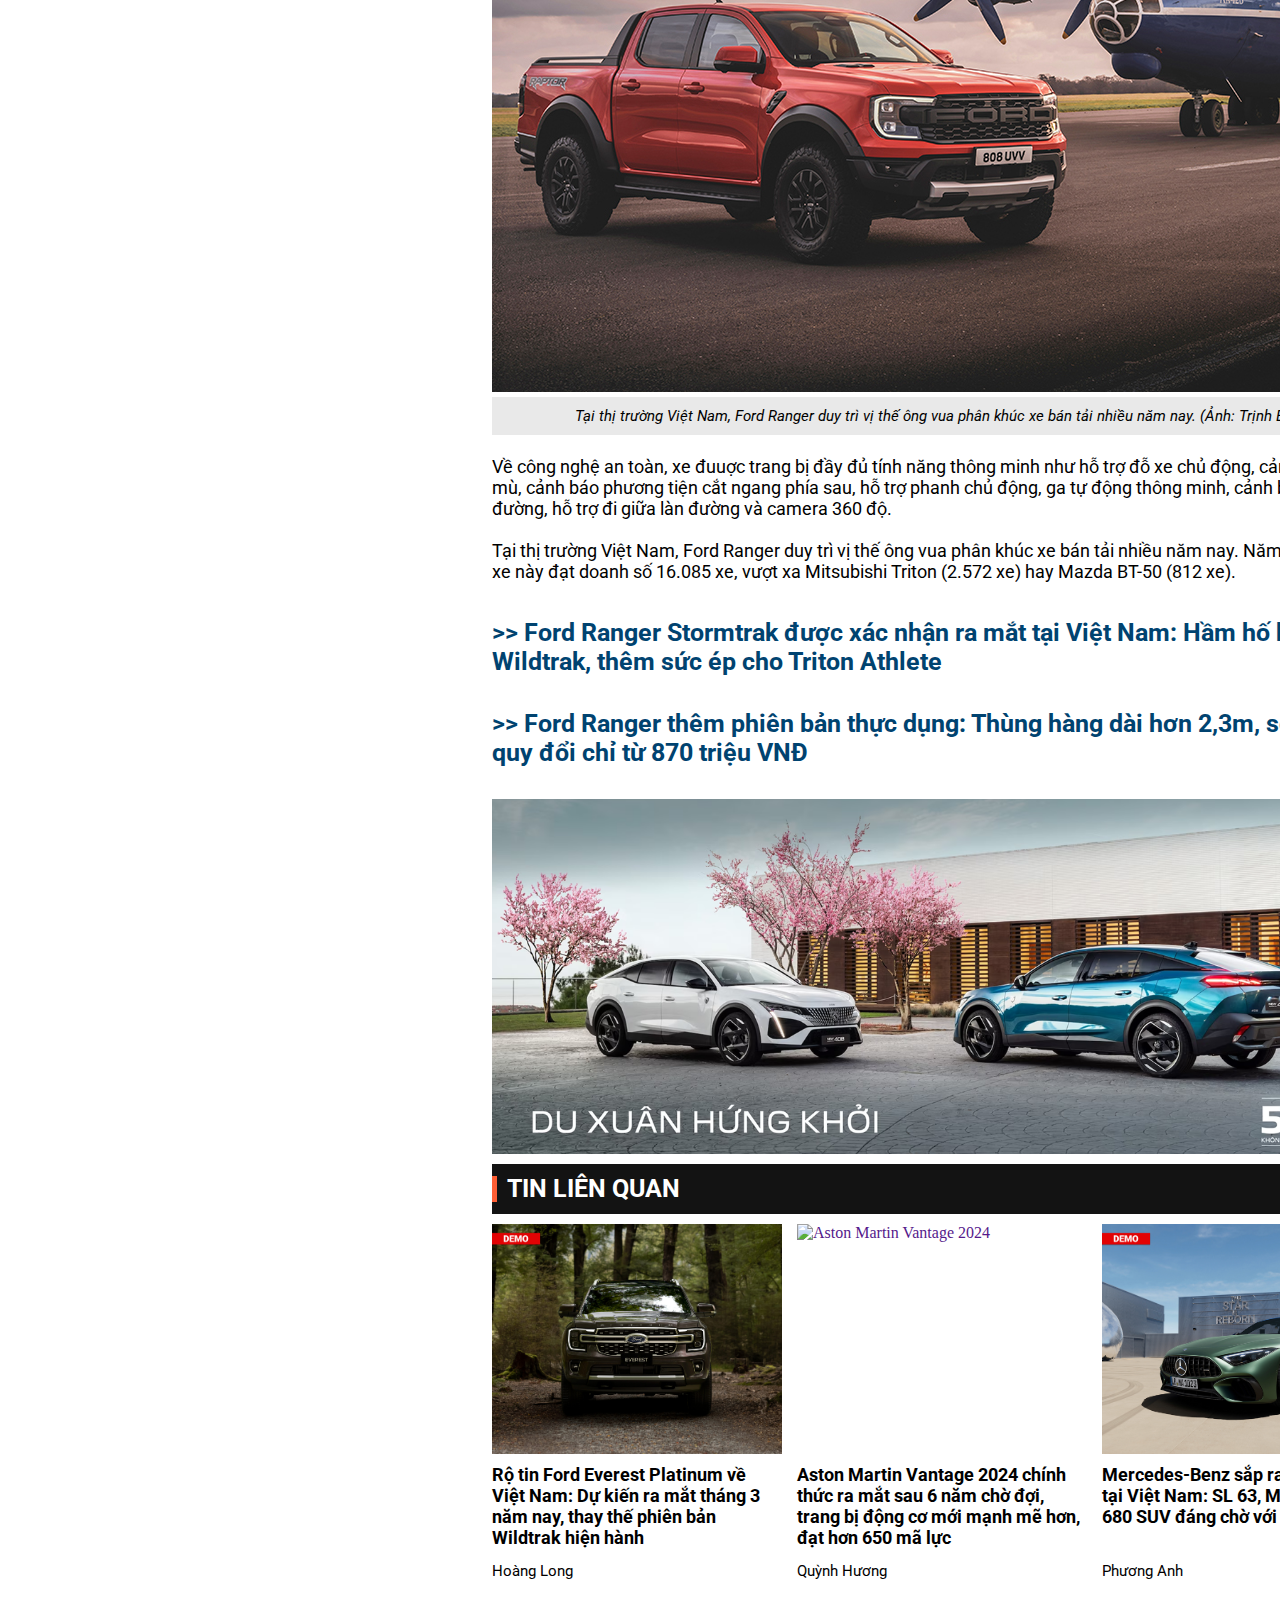
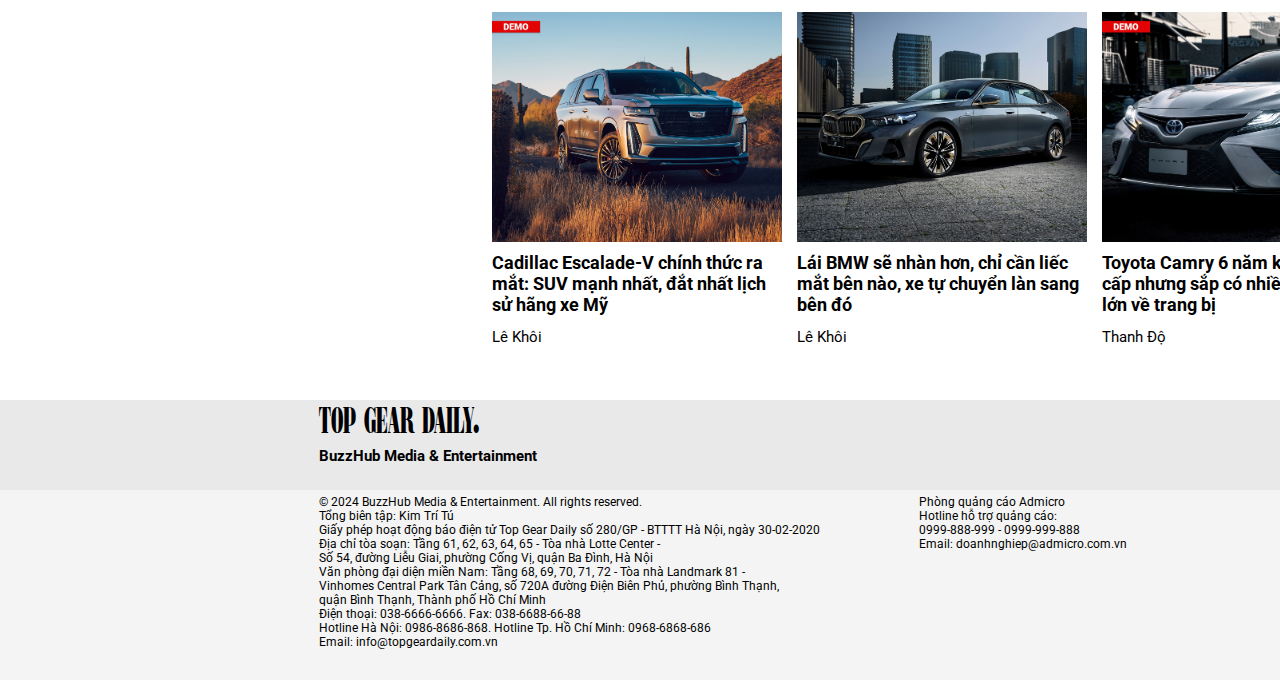
==== commit 4770dd5e: "Final 04/03/2024" ====
--- a/News/News 1/news1.html
+++ b/News/News 1/news1.html
@@ -6,7 +6,7 @@
     <link href="https://fonts.googleapis.com/css2?family=DM+Serif+Display:ital@0;1&family=Old+Standard+TT:ital,wght@0,400;0,700;1,400&family=Raleway:ital,wght@0,100..900;1,100..900&family=Roboto+Condensed:ital,wght@0,100..900;1,100..900&family=Roboto:ital,wght@0,100;0,300;0,400;0,500;0,700;0,900;1,100;1,300;1,400;1,500;1,700;1,900&display=swap" rel="stylesheet">
     <meta name="viewport" content="width=device-width, initial-scale=1.0">
     <link rel="stylesheet" href="news1.css">
-    <title>Chuyên trang thông tin về xe hơi, xe máy và văn hóa giao thông - AutoPlus</title>
+    <title>Chuyên trang thông tin về xe hơi, xe máy và văn hóa giao thông - TopGearDaily</title>
 </head>
 <body>
 <!--HEADER-->    
@@ -15,11 +15,11 @@
 <!--Menu-->
         <ul id="main-menu">
             <li><a href="../../index.html" >Trang chủ</a></li>
-            <li><a href="">Xe hơi</a></li>
-            <li><a href="">Đánh giá xe</a></li>
-            <li><a href="">Văn hóa xe</a></li>
-            <li><a href="">Kỹ thuật và tư vấn</a></li>
-            <li><a href="">Xe máy</a></li>
+            <li><a href="../../Sub Menu Page/Sub Menu Page 1/sub-menu-1.html">Xe hơi</a></li>
+            <li><a href="../../Sub Menu Page/Sub Menu Page 2/sub-menu-2.html">Đánh giá xe</a></li>
+            <li><a href="../../Sub Menu Page/Sub Menu Page 3/sub-menu-3.html">Văn hóa xe</a></li>
+            <li><a href="../../Sub Menu Page/Sub Menu Page 4/sub-menu-4.html">Kỹ thuật và tư vấn</a></li>
+            <li><a href="../../Sub Menu Page/Sub Menu Page 5/sub-menu-5.html">Xe máy</a></li>
         </ul>
 
         <nav id="header-decor">
@@ -152,9 +152,9 @@
         </div>
 
         <div id="link-4-block">
-            <a href="" id="link-4-pic"><img src="../../Media/Cadillac Escalade-V demo.jpg" alt="Cadillac Escalade-V"></a>
-            <a href="" id="link-4-title">Cadillac Escalade-V chính thức ra mắt: SUV mạnh nhất, đắt nhất lịch sử hãng xe Mỹ</a>
-            <a href="" id="link-4-author">Lê Khôi</a>
+            <a href="../News 15/news 15.html" id="link-4-pic"><img src="../../Media/Cadillac Escalade-V demo.jpg" alt="Cadillac Escalade-V"></a>
+            <a href="../News 15/news 15.html" id="link-4-title">Cadillac Escalade-V chính thức ra mắt: SUV mạnh nhất, đắt nhất lịch sử hãng xe Mỹ</a>
+            <a href="../News 15/news 15.html" id="link-4-author">Lê Khôi</a>
         </div>
 
         <div id="link-5-block">
@@ -164,11 +164,19 @@
         </div>
 
         <div id="link-6-block">
-            <a href="" id="link-6-pic"><img src="../../Media/Camry demo.jpg" alt="Camry"></a>
-            <a href="" id="link-6-title">Toyota Camry 6 năm không nâng cấp nhưng sắp có nhiều nâng cấp lớn về trang bị</a>
-            <a href="" id="link-6-author">Thanh Độ</a>
-        </div>
-    </div>
+            <a href="../News 13/news 13.html" id="link-6-pic"><img src="../../Media/Camry demo.jpg" alt="Camry"></a>
+            <a href="../News 13/news 13.html" id="link-6-title">Toyota Camry 6 năm không nâng cấp nhưng sắp có nhiều nâng cấp lớn về trang bị</a>
+            <a href="../News 13/news 13.html" id="link-6-author">Thanh Độ</a>
+        </div>
+    </div>
+</div>
+
+<!--SOCIAL BUTTON-->
+<div id="social-icon-block">
+    <a href="https://www.facebook.com/topgeardaily/" id="social-1" target="_blank"><img src="../../Media/Icon FB-02.jpg" alt="Facebook"></a>
+    <a href="https://www.instagram.com/topgeardaily/" id="social-2" target="_blank"><img src="../../Media/IG Icon-03.jpg" alt="Instagram"></a>
+    <a href="https://www.youtube.com/@topgear_daily" id="social-3" target="_blank"><img src="../../Media/YT Icon-02.jpg" alt="Youtube"></a>
+    <a href="https://www.tiktok.com/@topgeardaily_tiktok" id="social-4" target="_blank"><img src="../../Media/Tiktok Icon-02.jpg" alt="Tiktok"></a>
 </div>
 
 <!--FOOTER-->
@@ -176,7 +184,7 @@
     <div id="footer-bg-1"></div>
     <div id="footer-bg-2"></div>
     <div class="container-block-17">
-        <a href=""><p id="footer-text-1">TOP GEAR DAILY.</p></a>
+        <a href="../../index.html"><p id="footer-text-1">TOP GEAR DAILY.</p></a>
         <p id="footer-text-2">BuzzHub Media & Entertainment</p>
         <a href=""><p id="footer-text-3">Đăng nhập</p></a>
         <a href=""><p id="footer-text-4">Đăng kí</p></a>
@@ -204,10 +212,10 @@
 
         <p id="footer-text-16">Theo dõi Top Gear Daily trên:</p>
 
-        <a href="" id="footer-pic-3"><img src="../../Media/Icon FB-01.png" alt="Facebook"></a>
-        <a href="" id="footer-pic-4"><img src="../../Media/IG Icon-01.png" alt="Instagram"></a>
-        <a href="" id="footer-pic-5"><img src="../../Media/YT Icon-01.png" alt="Youtube"></a>
-        <a href="" id="footer-pic-6"><img src="../../Media/Tiktok Icon-01.png" alt="Tiktok"></a>
+        <a href="https://www.facebook.com/topgeardaily/" id="footer-pic-3" target="_blank"><img src="../../Media/Icon FB-01.png" alt="Facebook"></a>
+        <a href="https://www.instagram.com/topgeardaily/" id="footer-pic-4" target="_blank"><img src="../../Media/IG Icon-01.png" alt="Instagram"></a>
+        <a href="https://www.youtube.com/@topgear_daily" id="footer-pic-5" target="_blank"><img src="../../Media/YT Icon-01.png" alt="Youtube"></a>
+        <a href="https://www.tiktok.com/@topgeardaily_tiktok" id="footer-pic-6" target="_blank"><img src="../../Media/Tiktok Icon-01.png" alt="Tiktok"></a>
 
         <p id="footer-text-17">Phòng quảng cáo Admicro</p>
         <p id="footer-text-18">Hotline hỗ trợ quảng cáo:</p>
--- a/News/News 1/news1.css
+++ b/News/News 1/news1.css
@@ -935,3 +935,49 @@
     top: 47px;
     left: 600px;
 }
+
+/* Social Icon */
+#social-icon-block{
+    margin: 0;
+    width: 30px;
+    height: 150px;
+    position: fixed;
+    top: 250px;
+    left: 20px;
+    z-index: 9999;
+}
+
+#social-1 img{
+    margin: 0;
+    width: 30px;
+    height: 30px;
+    position: absolute;
+    opacity: 0.5;
+}
+
+#social-2 img{
+    margin: 0;
+    width: 30px;
+    height: 30px;
+    position: absolute;
+    top: 40px;
+    opacity: 0.5;
+}
+
+#social-3 img{
+    margin: 0;
+    width: 30px;
+    height: 30px;
+    position: absolute;
+    top: 80px;
+    opacity: 0.5;
+}
+
+#social-4 img{
+    margin: 0;
+    width: 30px;
+    height: 30px;
+    position: absolute;
+    top: 120px;
+    opacity: 0.3;
+}